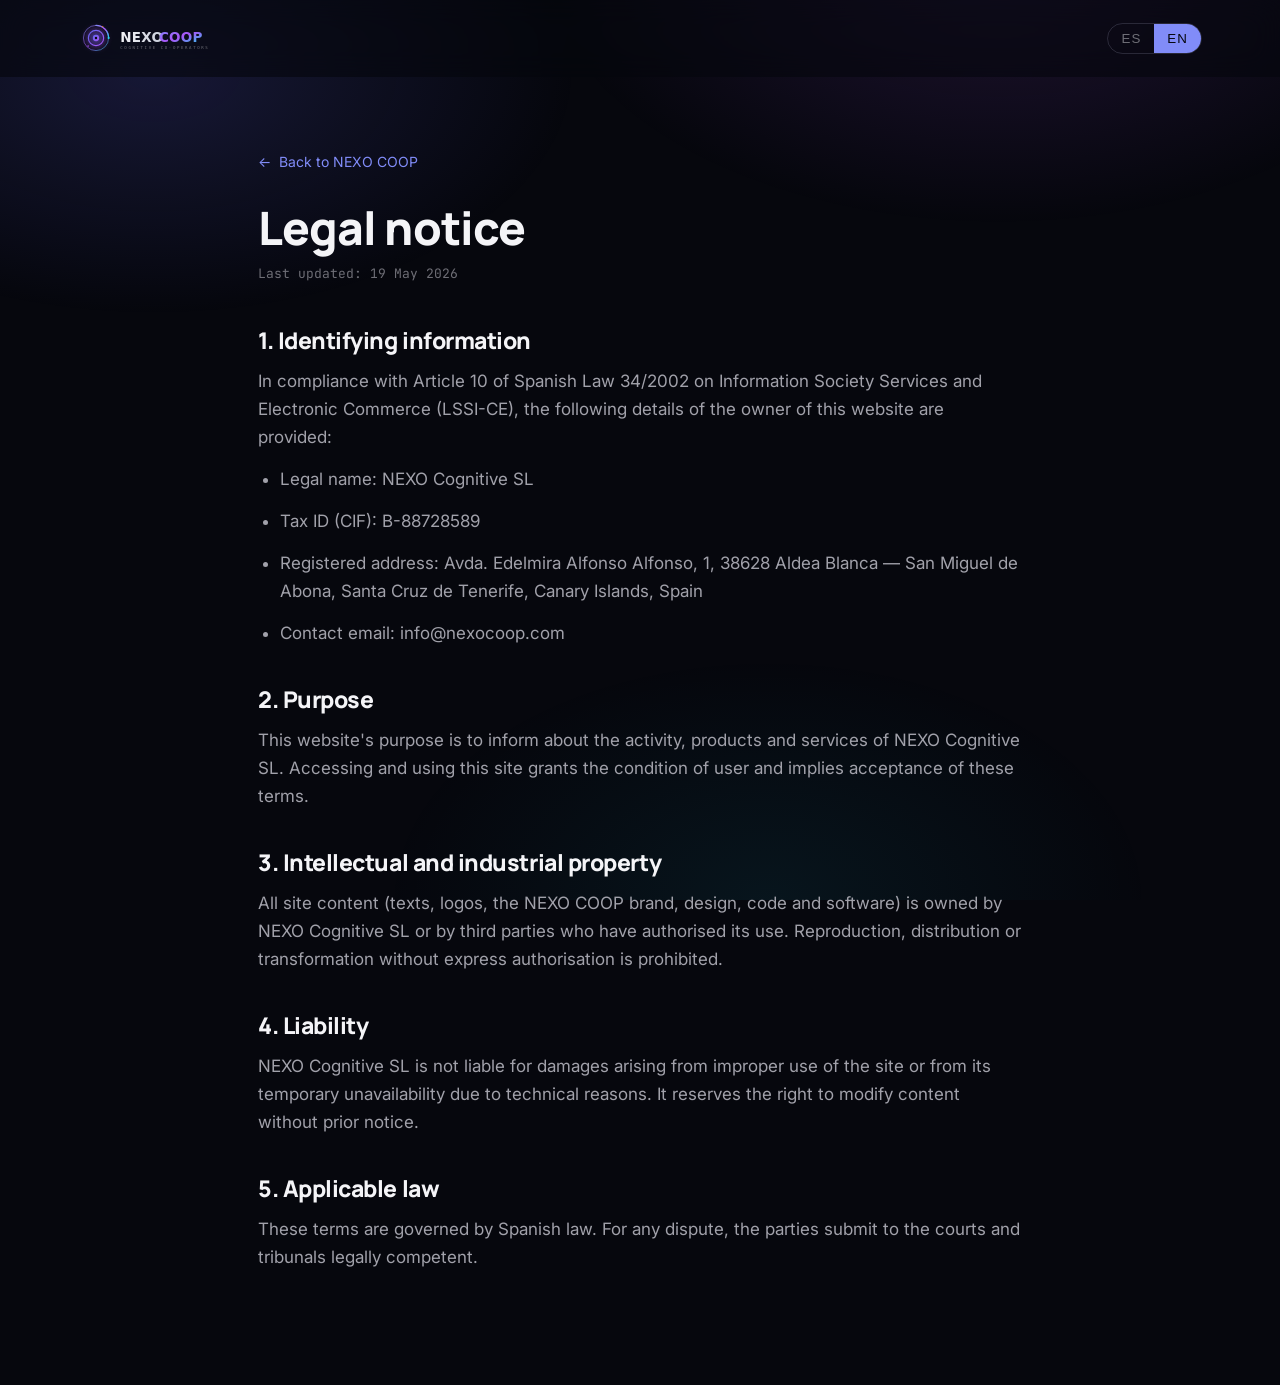
==== legal/aviso-legal.html @ 4cc8f178 "NEXO COOP — web corporativa bilingüe ES/EN Sitio estático: hero, significado, soluciones, productos " ====
<!DOCTYPE html>
<html lang="es">
<head>
<meta charset="UTF-8">
<meta name="viewport" content="width=device-width, initial-scale=1">
<title>Aviso legal — NEXO COOP</title>
<meta name="robots" content="index,follow">
<meta name="theme-color" content="#06070D">
<link rel="icon" type="image/svg+xml" href="../assets/logos/logo-mark-simple.svg">
<link rel="preconnect" href="https://fonts.googleapis.com">
<link rel="preconnect" href="https://fonts.gstatic.com" crossorigin>
<link href="https://fonts.googleapis.com/css2?family=Manrope:wght@600;700;800&family=Inter:wght@400;500;600&family=JetBrains+Mono:wght@400;600&display=swap" rel="stylesheet">
<link rel="stylesheet" href="../assets/styles.css">
</head>
<body>
<header class="nav"><div class="wrap nav-inner">
  <a href="../" class="nav-logo" aria-label="NEXO COOP"><img src="../assets/logos/logo-completo.svg" alt="NEXO COOP" height="36"></a>
  <div class="lang-toggle" role="group" aria-label="Idioma / Language">
    <button data-lang="es" aria-pressed="true">ES</button>
    <button data-lang="en" aria-pressed="false">EN</button>
  </div>
</div></header>

<article class="legal-page">
  <a href="../" class="back-link">← <span data-i18n="legal.back">Volver a NEXO COOP</span></a>
  <h1 data-i18n="lg.aviso.title">Aviso legal</h1>
  <p class="updated" data-i18n="lg.aviso.updated">Última actualización: 19 de mayo de 2026</p>

  <h2 data-i18n="lg.aviso.s1.h">1. Datos identificativos</h2>
  <p data-i18n="lg.aviso.s1.p"></p>
  <ul>
    <li data-i18n="lg.aviso.s1.li1"></li>
    <li data-i18n="lg.aviso.s1.li2"></li>
    <li data-i18n="lg.aviso.s1.li3"></li>
    <li data-i18n="lg.aviso.s1.li4"></li>
  </ul>

  <h2 data-i18n="lg.aviso.s2.h">2. Objeto</h2>
  <p data-i18n="lg.aviso.s2.p"></p>

  <h2 data-i18n="lg.aviso.s3.h">3. Propiedad intelectual e industrial</h2>
  <p data-i18n="lg.aviso.s3.p"></p>

  <h2 data-i18n="lg.aviso.s4.h">4. Responsabilidad</h2>
  <p data-i18n="lg.aviso.s4.p"></p>

  <h2 data-i18n="lg.aviso.s5.h">5. Legislación aplicable</h2>
  <p data-i18n="lg.aviso.s5.p"></p>
</article>

<script src="../assets/i18n.js"></script>
</body>
</html>
---- assets/styles.css ----
/* ============================================================
   NEXO COOP — Corporate site
   Sistema visual basado en BRAND-SHEET de Nora (NEXO Cognitive SL)
   ============================================================ */

:root {
  /* Surfaces */
  --abyss:    #06070D;
  --surface:  #0F1015;
  --elevated: #16181F;
  --border:   #1F2230;

  /* Ink */
  --ink:       #F4F4F7;
  --ink-soft:  #A1A1AA;
  --ink-muted: #6E6E76;

  /* Brand */
  --indigo:      #6366F1;
  --indigo-glow: #818CF8;
  --violet:      #A855F7;
  --cyan:        #22D3EE;
  --amber:       #F59E0B;
  --emerald:     #10B981;
  --rose:        #F43F5E;

  /* Gradients */
  --grad-main:  linear-gradient(135deg, #6366F1 0%, #A855F7 50%, #22D3EE 100%);
  --grad-warm:  linear-gradient(135deg, #6366F1 0%, #A855F7 60%, #F59E0B 100%);
  --grad-soft:  linear-gradient(135deg, rgba(99,102,241,.10), rgba(168,85,247,.06));
  --halo:       radial-gradient(closest-side, rgba(99,102,241,.35), transparent 70%);

  --line:        rgba(168,168,200,.10);
  --line-strong: rgba(168,168,200,.20);

  --maxw: 1180px;
  --radius: 18px;
  --ease: cubic-bezier(.22,.61,.36,1);
}

* { box-sizing: border-box; margin: 0; padding: 0; }

html { scroll-behavior: smooth; -webkit-text-size-adjust: 100%; }
@media (prefers-reduced-motion: reduce) {
  html { scroll-behavior: auto; }
  * { animation: none !important; transition: none !important; }
}

body {
  background: var(--abyss);
  color: var(--ink);
  font-family: 'Inter', system-ui, -apple-system, sans-serif;
  font-size: 17px;
  line-height: 1.65;
  -webkit-font-smoothing: antialiased;
  -moz-osx-font-smoothing: grayscale;
  overflow-x: hidden;
}

/* Ambient background glow */
body::before {
  content: "";
  position: fixed;
  inset: 0;
  z-index: -1;
  background:
    radial-gradient(60vw 50vh at 78% -5%, rgba(168,85,247,.16), transparent 60%),
    radial-gradient(55vw 45vh at 12% 8%, rgba(99,102,241,.18), transparent 60%),
    radial-gradient(50vw 45vh at 60% 100%, rgba(34,211,238,.07), transparent 60%);
  pointer-events: none;
}

a { color: inherit; text-decoration: none; }
img, svg { display: block; max-width: 100%; }
ul { list-style: none; }

h1, h2, h3 {
  font-family: 'Manrope', system-ui, sans-serif;
  font-weight: 800;
  letter-spacing: -.02em;
  line-height: 1.08;
}

.wrap { width: 100%; max-width: var(--maxw); margin: 0 auto; padding: 0 28px; }

.eyebrow {
  font-family: 'JetBrains Mono', monospace;
  font-size: 12px;
  font-weight: 600;
  letter-spacing: .28em;
  text-transform: uppercase;
  color: var(--indigo-glow);
  display: inline-block;
  margin-bottom: 18px;
}

.grad-text {
  background: var(--grad-main);
  -webkit-background-clip: text;
  background-clip: text;
  -webkit-text-fill-color: transparent;
  color: transparent;
}

/* ---------------- Buttons ---------------- */
.btn {
  display: inline-flex;
  align-items: center;
  gap: 10px;
  padding: 14px 26px;
  border-radius: 999px;
  font-family: 'Manrope', sans-serif;
  font-weight: 700;
  font-size: 15px;
  border: 1px solid var(--line-strong);
  color: var(--ink);
  transition: transform .25s var(--ease), border-color .25s var(--ease), background .25s var(--ease);
  white-space: nowrap;
}
.btn:hover { transform: translateY(-2px); border-color: var(--indigo); }
.btn-primary {
  background: var(--grad-main);
  border: none;
  color: #06070D;
  font-weight: 800;
  box-shadow: 0 10px 40px -12px rgba(99,102,241,.7);
}
.btn-primary:hover { box-shadow: 0 16px 50px -10px rgba(168,85,247,.75); }
.btn-arrow { transition: transform .25s var(--ease); }
.btn:hover .btn-arrow { transform: translateX(4px); }

/* ---------------- Nav ---------------- */
.nav {
  position: sticky;
  top: 0;
  z-index: 50;
  backdrop-filter: blur(14px);
  -webkit-backdrop-filter: blur(14px);
  background: rgba(6,7,13,.62);
  border-bottom: 1px solid transparent;
  transition: border-color .3s, background .3s;
}
.nav.scrolled {
  border-bottom: 1px solid var(--line);
  background: rgba(6,7,13,.86);
}
.nav-inner {
  display: flex;
  align-items: center;
  justify-content: space-between;
  height: 76px;
}
.nav-logo svg { height: 38px; width: auto; }
.nav-links {
  display: flex;
  align-items: center;
  gap: 34px;
  font-size: 15px;
  font-weight: 500;
  color: var(--ink-soft);
}
.nav-links a { transition: color .2s; }
.nav-links a:hover { color: var(--ink); }
.nav-right { display: flex; align-items: center; gap: 18px; }

.lang-toggle {
  display: flex;
  border: 1px solid var(--line-strong);
  border-radius: 999px;
  overflow: hidden;
  font-family: 'JetBrains Mono', monospace;
  font-size: 12px;
  font-weight: 600;
}
.lang-toggle button {
  background: transparent;
  color: var(--ink-muted);
  border: none;
  padding: 7px 13px;
  cursor: pointer;
  letter-spacing: .08em;
  transition: color .2s, background .2s;
}
.lang-toggle button.active { color: #06070D; background: var(--indigo-glow); }
.lang-toggle button:not(.active):hover { color: var(--ink); }

.nav-burger {
  display: none;
  background: none;
  border: none;
  color: var(--ink);
  cursor: pointer;
  padding: 6px;
}

/* ---------------- Hero ---------------- */
.hero { position: relative; padding: 92px 0 86px; text-align: center; }
.hero-halo {
  position: absolute;
  top: -60px; left: 50%;
  width: 760px; height: 760px;
  max-width: 130vw;
  transform: translateX(-50%);
  background: var(--halo);
  pointer-events: none;
  z-index: -1;
}
.hero-logo { width: 132px; height: 132px; margin: 0 auto 30px; filter: drop-shadow(0 8px 40px rgba(99,102,241,.45)); }
.hero h1 { font-size: clamp(38px, 6.4vw, 76px); max-width: 16ch; margin: 0 auto 26px; }
.hero-sub {
  font-size: clamp(17px, 2vw, 20px);
  color: var(--ink-soft);
  max-width: 60ch;
  margin: 0 auto 38px;
  line-height: 1.6;
}
.hero-cta { display: flex; gap: 16px; justify-content: center; flex-wrap: wrap; }

.trust-strip {
  display: flex;
  flex-wrap: wrap;
  gap: 12px 30px;
  justify-content: center;
  margin-top: 56px;
  font-family: 'JetBrains Mono', monospace;
  font-size: 12.5px;
  letter-spacing: .04em;
  color: var(--ink-muted);
}
.trust-strip span { display: inline-flex; align-items: center; gap: 9px; }
.trust-strip .dot { width: 7px; height: 7px; border-radius: 50%; background: var(--emerald); box-shadow: 0 0 12px rgba(16,185,129,.8); }

/* ---------------- Sections ---------------- */
section { padding: 96px 0; position: relative; }
.section-head { max-width: 60ch; margin-bottom: 56px; }
.section-head.center { margin-left: auto; margin-right: auto; text-align: center; }
.section-head h2 { font-size: clamp(30px, 4.4vw, 50px); margin-bottom: 18px; }
.section-head p { color: var(--ink-soft); font-size: 18px; }

.divider { height: 1px; background: var(--line); border: none; }

/* Meaning split */
.meaning-grid { display: grid; grid-template-columns: 1fr 1fr; gap: 22px; }
.meaning-card {
  background: var(--grad-soft);
  border: 1px solid var(--line);
  border-radius: var(--radius);
  padding: 38px;
}
.meaning-card .term {
  font-family: 'Manrope', sans-serif;
  font-weight: 800;
  font-size: 30px;
  margin-bottom: 6px;
}
.meaning-card .latin { font-family: 'JetBrains Mono', monospace; font-size: 13px; color: var(--ink-muted); margin-bottom: 14px; }
.meaning-card p { color: var(--ink-soft); }
.meaning-join {
  grid-column: 1 / -1;
  text-align: center;
  padding: 30px;
  font-family: 'Manrope', sans-serif;
  font-weight: 700;
  font-size: clamp(20px, 3vw, 28px);
}

/* Pillars */
.pillars { display: grid; grid-template-columns: repeat(4, 1fr); gap: 20px; }
.pillar {
  background: var(--elevated);
  border: 1px solid var(--line);
  border-radius: var(--radius);
  padding: 32px 26px;
  transition: transform .3s var(--ease), border-color .3s var(--ease);
}
.pillar:hover { transform: translateY(-5px); border-color: var(--line-strong); }
.pillar-ico {
  width: 46px; height: 46px;
  border-radius: 13px;
  background: var(--grad-soft);
  border: 1px solid var(--line);
  display: grid; place-items: center;
  margin-bottom: 20px;
  color: var(--indigo-glow);
}
.pillar h3 { font-size: 21px; margin-bottom: 10px; }
.pillar p { color: var(--ink-soft); font-size: 15.5px; }

/* Products */
.product-card {
  display: grid;
  grid-template-columns: 1.15fr 1fr;
  gap: 0;
  background: var(--surface);
  border: 1px solid var(--line-strong);
  border-radius: 24px;
  overflow: hidden;
}
.product-body { padding: 56px; }
.product-flag {
  font-family: 'JetBrains Mono', monospace;
  font-size: 11.5px;
  letter-spacing: .22em;
  text-transform: uppercase;
  color: var(--amber);
  margin-bottom: 16px;
}
.product-body h3 { font-size: clamp(28px, 3.6vw, 40px); margin-bottom: 16px; }
.product-body > p { color: var(--ink-soft); margin-bottom: 26px; max-width: 46ch; }
.product-feats { display: flex; flex-wrap: wrap; gap: 10px; margin-bottom: 34px; }
.product-feats li {
  font-size: 13px;
  font-family: 'JetBrains Mono', monospace;
  color: var(--ink-soft);
  border: 1px solid var(--line);
  border-radius: 999px;
  padding: 7px 14px;
}
.product-visual {
  background:
    radial-gradient(closest-side, rgba(99,102,241,.32), transparent 72%),
    linear-gradient(135deg, rgba(168,85,247,.10), rgba(34,211,238,.05));
  display: grid; place-items: center;
  padding: 40px;
  border-left: 1px solid var(--line);
}
.product-visual img { width: 200px; filter: drop-shadow(0 10px 50px rgba(99,102,241,.5)); }
.product-soon {
  margin-top: 22px;
  text-align: center;
  font-family: 'JetBrains Mono', monospace;
  font-size: 13px;
  color: var(--ink-muted);
}

/* Company */
.company-grid { display: grid; grid-template-columns: 1fr 1fr; gap: 26px; align-items: start; }
.company-copy h2 { font-size: clamp(28px, 4vw, 46px); margin-bottom: 20px; }
.company-copy p { color: var(--ink-soft); margin-bottom: 16px; }
.company-card {
  background: var(--elevated);
  border: 1px solid var(--line);
  border-radius: var(--radius);
  padding: 36px;
}
.company-card .eyebrow { margin-bottom: 22px; }
.legal-rows { display: grid; gap: 0; }
.legal-rows .row {
  display: flex; justify-content: space-between; gap: 18px;
  padding: 13px 0;
  border-bottom: 1px solid var(--line);
  font-size: 15px;
}
.legal-rows .row:last-child { border-bottom: none; }
.legal-rows .k { color: var(--ink-muted); font-family: 'JetBrains Mono', monospace; font-size: 12.5px; letter-spacing: .04em; }
.legal-rows .v { color: var(--ink); text-align: right; font-weight: 500; }

/* Contact */
.contact { text-align: center; }
.contact-cards { display: grid; grid-template-columns: repeat(3, 1fr); gap: 20px; margin-top: 50px; }
.contact-card {
  background: var(--grad-soft);
  border: 1px solid var(--line);
  border-radius: var(--radius);
  padding: 38px 28px;
  transition: border-color .3s, transform .3s;
}
.contact-card:hover { border-color: var(--indigo); transform: translateY(-4px); }
.contact-card .lbl { font-family: 'JetBrains Mono', monospace; font-size: 12px; letter-spacing: .2em; text-transform: uppercase; color: var(--indigo-glow); margin-bottom: 14px; }
.contact-card .val { font-family: 'Manrope', sans-serif; font-weight: 700; font-size: 21px; }
.contact-card .sub { color: var(--ink-muted); font-size: 13.5px; margin-top: 8px; }

/* ---------------- Footer ---------------- */
.footer { border-top: 1px solid var(--line); padding: 64px 0 50px; }
.footer-top { display: flex; justify-content: space-between; gap: 40px; flex-wrap: wrap; margin-bottom: 44px; }
.footer-brand svg { height: 40px; margin-bottom: 16px; }
.footer-brand p { color: var(--ink-muted); font-size: 14px; max-width: 34ch; }
.footer-cols { display: flex; gap: 64px; flex-wrap: wrap; }
.footer-col h4 { font-family: 'JetBrains Mono', monospace; font-size: 12px; letter-spacing: .18em; text-transform: uppercase; color: var(--ink-muted); margin-bottom: 16px; font-weight: 600; }
.footer-col a, .footer-col span { display: block; color: var(--ink-soft); font-size: 14.5px; margin-bottom: 10px; transition: color .2s; }
.footer-col a:hover { color: var(--ink); }
.footer-legal {
  border-top: 1px solid var(--line);
  padding-top: 26px;
  display: flex; justify-content: space-between; gap: 16px; flex-wrap: wrap;
  font-size: 13px; color: var(--ink-muted);
}
.footer-legal .links { display: flex; gap: 22px; flex-wrap: wrap; }
.footer-legal a:hover { color: var(--ink); }

/* ---------------- Legal pages ---------------- */
.legal-page { max-width: 820px; margin: 0 auto; padding: 70px 28px 100px; }
.legal-page h1 { font-size: clamp(30px, 5vw, 46px); margin-bottom: 10px; }
.legal-page .updated { font-family: 'JetBrains Mono', monospace; font-size: 13px; color: var(--ink-muted); margin-bottom: 44px; }
.legal-page h2 { font-size: 23px; margin: 40px 0 14px; }
.legal-page p, .legal-page li { color: var(--ink-soft); margin-bottom: 14px; }
.legal-page ul { padding-left: 22px; list-style: disc; }
.legal-page a { color: var(--indigo-glow); }
.legal-page a:hover { text-decoration: underline; }
.back-link { display: inline-flex; gap: 8px; align-items: center; color: var(--ink-soft); margin-bottom: 30px; font-size: 14px; }
.back-link:hover { color: var(--ink); }

/* ---------------- Reveal animation ---------------- */
.reveal { opacity: 0; transform: translateY(26px); transition: opacity .7s var(--ease), transform .7s var(--ease); }
.reveal.in { opacity: 1; transform: none; }

/* ---------------- Responsive ---------------- */
@media (max-width: 940px) {
  .pillars { grid-template-columns: repeat(2, 1fr); }
  .product-card { grid-template-columns: 1fr; }
  .product-visual { border-left: none; border-top: 1px solid var(--line); order: -1; }
  .company-grid { grid-template-columns: 1fr; }
  .contact-cards { grid-template-columns: 1fr; }
}
@media (max-width: 720px) {
  body { font-size: 16px; }
  .nav-links { display: none; }
  .nav-links.open {
    display: flex;
    position: absolute;
    top: 76px; left: 0; right: 0;
    flex-direction: column;
    gap: 0;
    background: rgba(6,7,13,.97);
    border-bottom: 1px solid var(--line);
    padding: 8px 0;
  }
  .nav-links.open a { padding: 16px 28px; width: 100%; }
  .nav-burger { display: block; }
  section { padding: 72px 0; }
  .meaning-grid { grid-template-columns: 1fr; }
  .pillars { grid-template-columns: 1fr; }
  .product-body { padding: 38px 28px; }
  .footer-top { flex-direction: column; gap: 36px; }
}
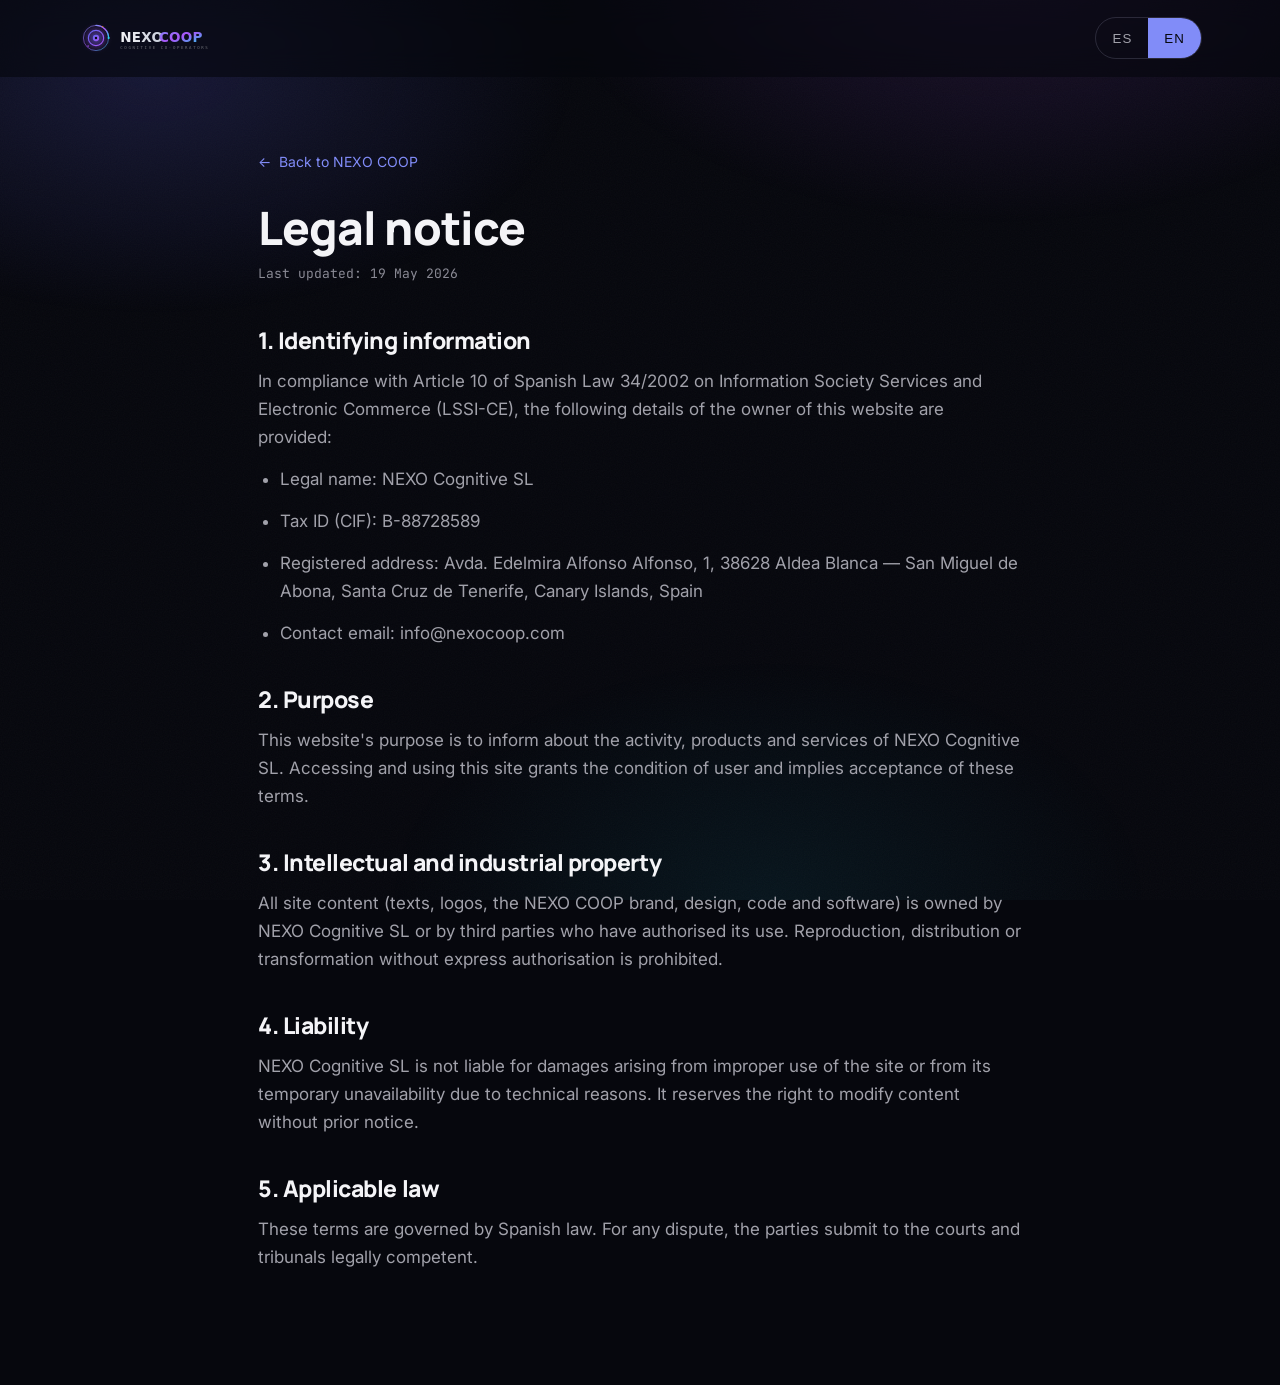
==== commit 5ec5f3a2: "Pasada UI + SEO: accesibilidad/profundidad + indexabilidad UI (frontend-design): foco visible accesi" ====
--- a/legal/aviso-legal.html
+++ b/legal/aviso-legal.html
@@ -4,8 +4,15 @@
 <meta charset="UTF-8">
 <meta name="viewport" content="width=device-width, initial-scale=1">
 <title>Aviso legal — NEXO COOP</title>
+<meta name="description" content="Aviso legal de NEXO Cognitive SL (NEXO COOP), CIF B-88728589 — datos identificativos, objeto, propiedad intelectual y legislación aplicable.">
 <meta name="robots" content="index,follow">
 <meta name="theme-color" content="#06070D">
+<meta name="color-scheme" content="dark">
+<meta name="referrer" content="strict-origin-when-cross-origin">
+<link rel="canonical" href="https://nexocoop.com/legal/aviso-legal.html">
+<link rel="alternate" hreflang="es" href="https://nexocoop.com/legal/aviso-legal.html?lang=es">
+<link rel="alternate" hreflang="en" href="https://nexocoop.com/legal/aviso-legal.html?lang=en">
+<link rel="alternate" hreflang="x-default" href="https://nexocoop.com/legal/aviso-legal.html">
 <link rel="icon" type="image/svg+xml" href="../assets/logos/logo-mark-simple.svg">
 <link rel="preconnect" href="https://fonts.googleapis.com">
 <link rel="preconnect" href="https://fonts.gstatic.com" crossorigin>
@@ -27,25 +34,25 @@
   <p class="updated" data-i18n="lg.aviso.updated">Última actualización: 19 de mayo de 2026</p>
 
   <h2 data-i18n="lg.aviso.s1.h">1. Datos identificativos</h2>
-  <p data-i18n="lg.aviso.s1.p"></p>
+  <p data-i18n="lg.aviso.s1.p">En cumplimiento del artículo 10 de la Ley 34/2002, de Servicios de la Sociedad de la Información y de Comercio Electrónico (LSSI-CE), se informa de los siguientes datos del titular de este sitio web:</p>
   <ul>
-    <li data-i18n="lg.aviso.s1.li1"></li>
-    <li data-i18n="lg.aviso.s1.li2"></li>
-    <li data-i18n="lg.aviso.s1.li3"></li>
-    <li data-i18n="lg.aviso.s1.li4"></li>
+    <li data-i18n="lg.aviso.s1.li1">Razón social: NEXO Cognitive SL</li>
+    <li data-i18n="lg.aviso.s1.li2">CIF: B-88728589</li>
+    <li data-i18n="lg.aviso.s1.li3">Domicilio: Avda. Edelmira Alfonso Alfonso, 1, 38628 Aldea Blanca — San Miguel de Abona, Santa Cruz de Tenerife, Islas Canarias, España</li>
+    <li data-i18n="lg.aviso.s1.li4">Email de contacto: info@nexocoop.com</li>
   </ul>
 
   <h2 data-i18n="lg.aviso.s2.h">2. Objeto</h2>
-  <p data-i18n="lg.aviso.s2.p"></p>
+  <p data-i18n="lg.aviso.s2.p">El presente sitio web tiene por objeto informar sobre la actividad, productos y servicios de NEXO Cognitive SL. El acceso y uso de este sitio atribuye la condición de usuario y supone la aceptación de las presentes condiciones.</p>
 
   <h2 data-i18n="lg.aviso.s3.h">3. Propiedad intelectual e industrial</h2>
-  <p data-i18n="lg.aviso.s3.p"></p>
+  <p data-i18n="lg.aviso.s3.p">Todos los contenidos del sitio (textos, logotipos, marca NEXO COOP, diseño, código y software) son titularidad de NEXO Cognitive SL o de terceros que han autorizado su uso. Queda prohibida su reproducción, distribución o transformación sin autorización expresa.</p>
 
   <h2 data-i18n="lg.aviso.s4.h">4. Responsabilidad</h2>
-  <p data-i18n="lg.aviso.s4.p"></p>
+  <p data-i18n="lg.aviso.s4.p">NEXO Cognitive SL no se hace responsable de los daños derivados de un uso inadecuado del sitio ni de la indisponibilidad temporal del mismo por causas técnicas. Se reserva el derecho de modificar los contenidos sin previo aviso.</p>
 
   <h2 data-i18n="lg.aviso.s5.h">5. Legislación aplicable</h2>
-  <p data-i18n="lg.aviso.s5.p"></p>
+  <p data-i18n="lg.aviso.s5.p">Las presentes condiciones se rigen por la legislación española. Para cualquier controversia, las partes se someten a los juzgados y tribunales que correspondan conforme a derecho.</p>
 </article>
 
 <script src="../assets/i18n.js"></script>
--- a/assets/styles.css
+++ b/assets/styles.css
@@ -36,7 +36,33 @@
   --maxw: 1180px;
   --radius: 18px;
   --ease: cubic-bezier(.22,.61,.36,1);
-}
+
+  color-scheme: dark;
+}
+
+/* Ink-muted +luminancia para cumplir contraste AA en texto pequeño
+   (sobre #06070D el antiguo #6E6E76 quedaba ~4.0:1). Marca preservada. */
+:root { --ink-muted: #8A8A95; }
+
+::selection { background: rgba(129,140,248,.35); color: #fff; }
+
+/* Foco visible accesible — nunca outline:none sin reemplazo */
+:focus-visible {
+  outline: 2px solid var(--indigo-glow);
+  outline-offset: 3px;
+  border-radius: 6px;
+}
+a:focus-visible, .btn:focus-visible {
+  outline: 2px solid var(--indigo-glow);
+  outline-offset: 4px;
+}
+
+/* Scrollbar acorde a la marca */
+* { scrollbar-width: thin; scrollbar-color: #2A2D3C var(--abyss); }
+::-webkit-scrollbar { width: 11px; height: 11px; }
+::-webkit-scrollbar-track { background: var(--abyss); }
+::-webkit-scrollbar-thumb { background: #2A2D3C; border-radius: 8px; border: 3px solid var(--abyss); }
+::-webkit-scrollbar-thumb:hover { background: #3A3E52; }
 
 * { box-sizing: border-box; margin: 0; padding: 0; }
 
@@ -68,6 +94,17 @@
     radial-gradient(55vw 45vh at 12% 8%, rgba(99,102,241,.18), transparent 60%),
     radial-gradient(50vw 45vh at 60% 100%, rgba(34,211,238,.07), transparent 60%);
   pointer-events: none;
+}
+
+/* Grano sutil: profundidad atmosférica, sin fondos planos */
+body::after {
+  content: "";
+  position: fixed;
+  inset: 0;
+  z-index: -1;
+  opacity: .035;
+  pointer-events: none;
+  background-image: url("data:image/svg+xml,%3Csvg xmlns='http://www.w3.org/2000/svg' width='140' height='140'%3E%3Cfilter id='n'%3E%3CfeTurbulence type='fractalNoise' baseFrequency='0.85' numOctaves='2' stitchTiles='stitch'/%3E%3C/filter%3E%3Crect width='140' height='140' filter='url(%23n)'/%3E%3C/svg%3E");
 }
 
 a { color: inherit; text-decoration: none; }
@@ -174,9 +211,10 @@
 }
 .lang-toggle button {
   background: transparent;
-  color: var(--ink-muted);
+  color: var(--ink-soft);
   border: none;
-  padding: 7px 13px;
+  min-height: 40px;
+  padding: 9px 16px;
   cursor: pointer;
   letter-spacing: .08em;
   transition: color .2s, background .2s;
@@ -190,7 +228,9 @@
   border: none;
   color: var(--ink);
   cursor: pointer;
-  padding: 6px;
+  width: 44px; height: 44px;
+  align-items: center;
+  justify-content: center;
 }
 
 /* ---------------- Hero ---------------- */
@@ -205,7 +245,14 @@
   pointer-events: none;
   z-index: -1;
 }
-.hero-logo { width: 132px; height: 132px; margin: 0 auto 30px; filter: drop-shadow(0 8px 40px rgba(99,102,241,.45)); }
+.hero-logo-svg {
+  width: 138px; height: 138px;
+  display: block;
+  margin: 0 auto 30px;
+  overflow: visible;
+  filter: drop-shadow(0 8px 40px rgba(99,102,241,.45));
+  animation: lgFloat 6.5s var(--ease) infinite;
+}
 .hero h1 { font-size: clamp(38px, 6.4vw, 76px); max-width: 16ch; margin: 0 auto 26px; }
 .hero-sub {
   font-size: clamp(17px, 2vw, 20px);
@@ -404,6 +451,116 @@
 .reveal { opacity: 0; transform: translateY(26px); transition: opacity .7s var(--ease), transform .7s var(--ease); }
 .reveal.in { opacity: 1; transform: none; }
 
+/* ---------------- Logo vivo + efectos ---------------- */
+.hero-logo-svg .lg-ring-outer,
+.hero-logo-svg .lg-arc,
+.hero-logo-svg .lg-ring-inner,
+.hero-logo-svg .lg-core,
+.hero-logo-svg .lg-halo,
+.hero-logo-svg .lg-sats {
+  transform-box: view-box;
+  transform-origin: 40px 40px;
+}
+.hero-logo-svg .lg-halo       { animation: lgBreathe 5s ease-in-out infinite; }
+.hero-logo-svg .lg-ring-outer { animation: lgSpin 26s linear infinite; }
+.hero-logo-svg .lg-arc        { animation: lgSpinRev 13s linear infinite; }
+.hero-logo-svg .lg-ring-inner { animation: lgSpin 34s linear infinite; }
+.hero-logo-svg .lg-core       { animation: lgPulse 3.4s ease-in-out infinite; transform-origin: 40px 40px; }
+.hero-logo-svg .lg-sats       { animation: lgSpin 20s linear infinite; }
+.hero-logo-svg .lg-sat        { animation: lgTwinkle 2.6s ease-in-out infinite; }
+.hero-logo-svg .lg-sat:nth-child(2) { animation-delay: .6s; }
+.hero-logo-svg .lg-sat:nth-child(3) { animation-delay: 1.3s; }
+/* el logo reacciona al puntero */
+.hero-logo-svg:hover .lg-ring-outer { animation-duration: 8s; }
+.hero-logo-svg:hover .lg-arc        { animation-duration: 4s; }
+.hero-logo-svg:hover .lg-sats       { animation-duration: 6s; }
+.hero-logo-svg .lg-ring-outer,
+.hero-logo-svg .lg-arc,
+.hero-logo-svg .lg-sats { transition: none; }
+
+@keyframes lgSpin    { to   { transform: rotate(360deg); } }
+@keyframes lgSpinRev { to   { transform: rotate(-360deg); } }
+@keyframes lgPulse   { 0%,100% { transform: scale(1); }   50% { transform: scale(1.13); } }
+@keyframes lgBreathe { 0%,100% { opacity: .65; transform: scale(.98); } 50% { opacity: 1; transform: scale(1.06); } }
+@keyframes lgFloat   { 0%,100% { transform: translateY(0); }  50% { transform: translateY(-12px); } }
+@keyframes lgTwinkle { 0%,100% { opacity: 1; } 50% { opacity: .35; } }
+
+/* Halo del hero: respiración lenta */
+.hero-halo { animation: heroHalo 9s ease-in-out infinite; }
+@keyframes heroHalo {
+  0%,100% { opacity: .85; transform: translateX(-50%) scale(1); }
+  50%     { opacity: 1;   transform: translateX(-50%) scale(1.08); }
+}
+
+/* Entrada del hero (sin esperar scroll) */
+.hero .eyebrow,
+.hero h1,
+.hero-sub,
+.hero-cta,
+.trust-strip {
+  opacity: 0;
+  animation: heroIn .9s var(--ease) forwards;
+}
+.hero .eyebrow { animation-delay: .15s; }
+.hero h1       { animation-delay: .28s; }
+.hero-sub      { animation-delay: .42s; }
+.hero-cta      { animation-delay: .56s; }
+.trust-strip   { animation-delay: .72s; }
+@keyframes heroIn { from { opacity: 0; transform: translateY(22px); } to { opacity: 1; transform: none; } }
+
+/* Texto degradado con flujo de color */
+.grad-text {
+  background-size: 220% auto;
+  animation: gradFlow 8s linear infinite;
+}
+@keyframes gradFlow { to { background-position: 220% center; } }
+
+/* Trust dots latiendo */
+.trust-strip .dot { animation: dotPulse 2.4s ease-in-out infinite; }
+.trust-strip span:nth-child(2) .dot { animation-delay: .4s; }
+.trust-strip span:nth-child(3) .dot { animation-delay: .8s; }
+.trust-strip span:nth-child(4) .dot { animation-delay: 1.2s; }
+@keyframes dotPulse {
+  0%,100% { box-shadow: 0 0 10px rgba(16,185,129,.7); transform: scale(1); }
+  50%     { box-shadow: 0 0 18px rgba(16,185,129,1);  transform: scale(1.35); }
+}
+
+/* Reveal escalonado dentro de grids */
+.pillars .reveal:nth-child(2)       { transition-delay: .10s; }
+.pillars .reveal:nth-child(3)       { transition-delay: .20s; }
+.pillars .reveal:nth-child(4)       { transition-delay: .30s; }
+.meaning-grid .reveal:nth-child(2)  { transition-delay: .12s; }
+.meaning-grid .reveal:nth-child(3)  { transition-delay: .24s; }
+.contact-cards .reveal:nth-child(2) { transition-delay: .10s; }
+.contact-cards .reveal:nth-child(3) { transition-delay: .20s; }
+
+/* Botón primario: barrido de brillo */
+.btn-primary { position: relative; overflow: hidden; }
+.btn-primary::after {
+  content: "";
+  position: absolute;
+  top: 0; left: 0;
+  width: 60%; height: 100%;
+  background: linear-gradient(100deg, transparent, rgba(255,255,255,.5), transparent);
+  will-change: transform;
+  animation: btnShimmer 5.5s ease-in-out infinite;
+}
+/* Solo transform (GPU): sin layout thrash */
+@keyframes btnShimmer {
+  0%, 62%  { transform: translateX(-220%) skewX(-18deg); }
+  82%,100% { transform: translateX(380%)  skewX(-18deg); }
+}
+
+/* Micro-interacciones */
+.nav-logo { transition: transform .3s var(--ease), filter .3s var(--ease); }
+.nav-logo:hover { transform: scale(1.05); filter: drop-shadow(0 4px 16px rgba(129,140,248,.55)); }
+.pillar-ico { transition: transform .35s var(--ease), color .35s var(--ease), box-shadow .35s var(--ease); }
+.pillar:hover .pillar-ico { transform: translateY(-3px) scale(1.08); color: #fff; box-shadow: 0 8px 24px -8px rgba(99,102,241,.7); }
+.product-visual img { transition: transform .5s var(--ease); animation: lgFloat 7s var(--ease) infinite; }
+.product-card:hover .product-visual img { transform: scale(1.06) rotate(2deg); }
+.meaning-card, .contact-card, .pillar { transition: transform .3s var(--ease), border-color .3s var(--ease), box-shadow .3s var(--ease); }
+.meaning-card:hover { transform: translateY(-4px); box-shadow: 0 18px 50px -24px rgba(99,102,241,.55); }
+
 /* ---------------- Responsive ---------------- */
 @media (max-width: 940px) {
   .pillars { grid-template-columns: repeat(2, 1fr); }
@@ -426,7 +583,7 @@
     padding: 8px 0;
   }
   .nav-links.open a { padding: 16px 28px; width: 100%; }
-  .nav-burger { display: block; }
+  .nav-burger { display: flex; }
   section { padding: 72px 0; }
   .meaning-grid { grid-template-columns: 1fr; }
   .pillars { grid-template-columns: 1fr; }
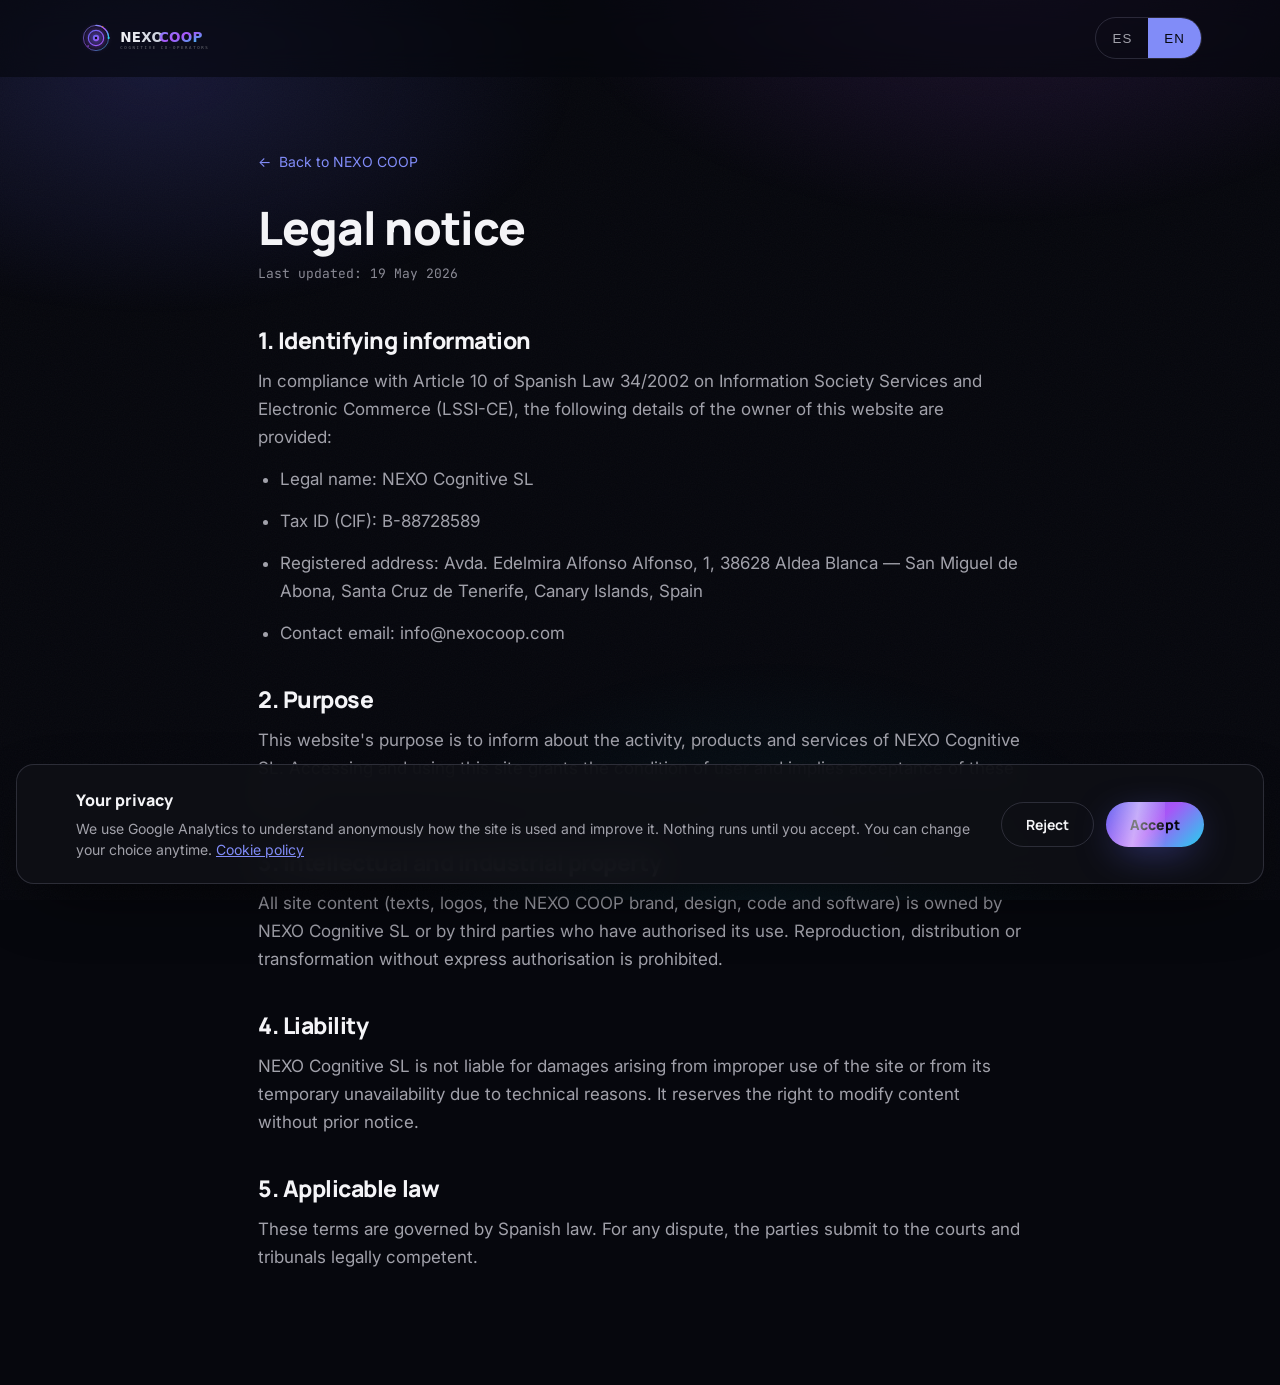
==== commit 8b60e6e0: "GA4 conforme a RGPD: consentimiento + Consent Mode v2 - assets/consent.js: Consent Mode v2 (default " ====
--- a/legal/aviso-legal.html
+++ b/legal/aviso-legal.html
@@ -56,5 +56,6 @@
 </article>
 
 <script src="../assets/i18n.js"></script>
+<script src="../assets/consent.js" data-ga="G-XXXXXXXXXX"></script>
 </body>
 </html>
--- a/assets/styles.css
+++ b/assets/styles.css
@@ -560,6 +560,50 @@
 .product-card:hover .product-visual img { transform: scale(1.06) rotate(2deg); }
 .meaning-card, .contact-card, .pillar { transition: transform .3s var(--ease), border-color .3s var(--ease), box-shadow .3s var(--ease); }
 .meaning-card:hover { transform: translateY(-4px); box-shadow: 0 18px 50px -24px rgba(99,102,241,.55); }
+
+/* ---------------- Cookie consent banner ---------------- */
+.cc-banner {
+  position: fixed;
+  left: 16px; right: 16px; bottom: 16px;
+  z-index: 80;
+  background: rgba(15,16,21,.92);
+  backdrop-filter: blur(16px);
+  -webkit-backdrop-filter: blur(16px);
+  border: 1px solid var(--line-strong);
+  border-radius: 18px;
+  box-shadow: 0 24px 70px -28px rgba(0,0,0,.9);
+  opacity: 0;
+  transform: translateY(20px);
+  transition: opacity .35s var(--ease), transform .35s var(--ease);
+}
+.cc-banner.cc-in { opacity: 1; transform: none; }
+.cc-inner {
+  max-width: var(--maxw);
+  margin: 0 auto;
+  padding: 22px 26px;
+  display: flex;
+  align-items: center;
+  gap: 26px;
+}
+.cc-text strong {
+  font-family: 'Manrope', sans-serif;
+  font-weight: 800;
+  font-size: 16px;
+  display: block;
+  margin-bottom: 4px;
+}
+.cc-text p { color: var(--ink-soft); font-size: 14px; line-height: 1.55; margin: 0; }
+.cc-text a { color: var(--indigo-glow); text-decoration: underline; }
+.cc-actions { display: flex; gap: 12px; flex-shrink: 0; }
+.cc-actions .btn { padding: 12px 24px; font-size: 14px; }
+.cc-reject { background: transparent; }
+
+@media (max-width: 720px) {
+  .cc-banner { left: 10px; right: 10px; bottom: 10px; }
+  .cc-inner { flex-direction: column; align-items: stretch; gap: 16px; padding: 20px; }
+  .cc-actions { flex-direction: column-reverse; }
+  .cc-actions .btn { width: 100%; justify-content: center; }
+}
 
 /* ---------------- Responsive ---------------- */
 @media (max-width: 940px) {
